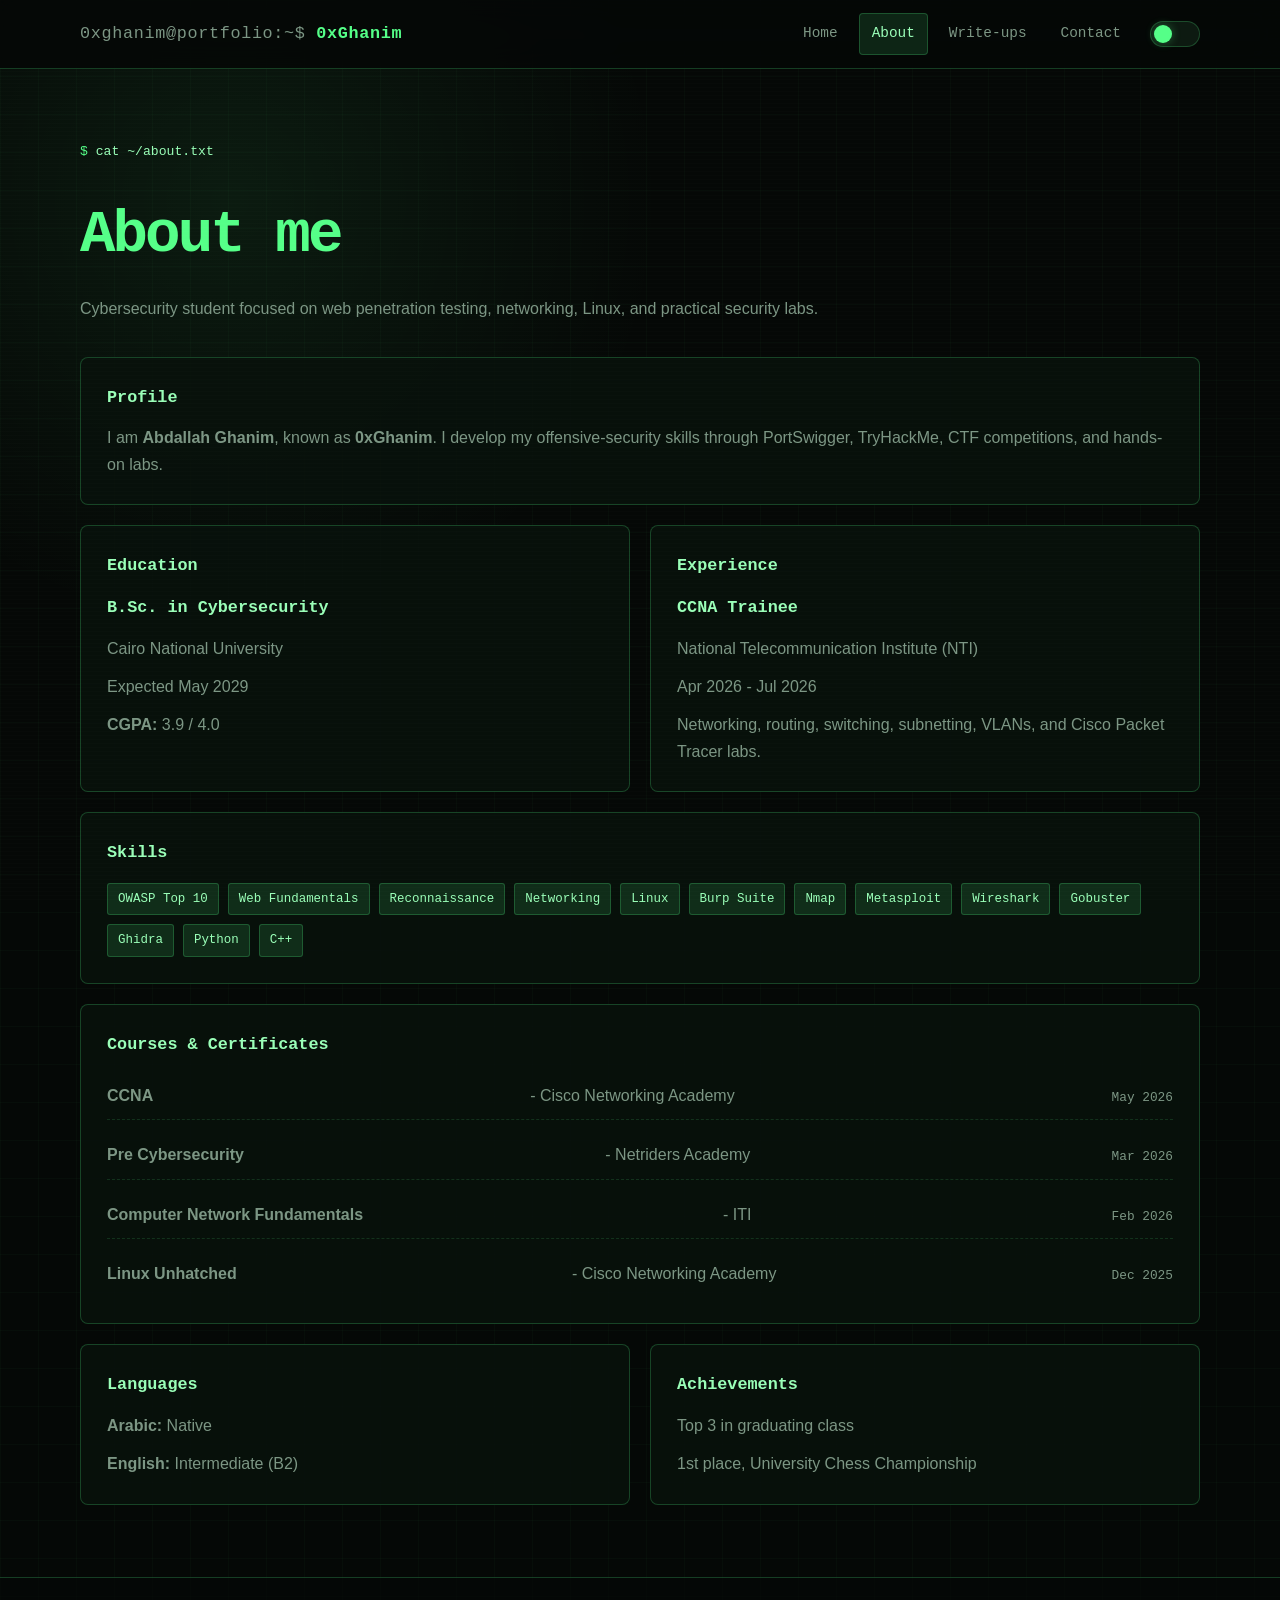
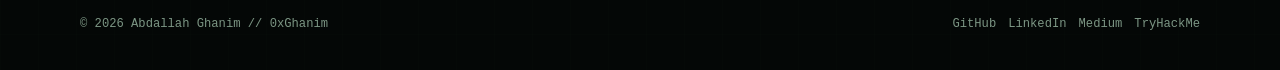
==== about.html @ efb21d73 "Update portfolio website" ====
<!doctype html>
<html lang="en">
  <head>
    <meta charset="UTF-8">
    <meta name="viewport" content="width=device-width, initial-scale=1">
    <meta name="description" content="About Abdallah Ghanim, penetration tester and computer science student.">
    <meta name="theme-color" content="#050806">
    <title>About | 0xGhanim</title>
    <script>try { document.documentElement.dataset.theme = localStorage.getItem("portfolio-theme-v2") || "dark"; } catch (error) { document.documentElement.dataset.theme = "dark"; }</script>
    <link rel="stylesheet" href="styles.css?v=9">
    <script src="theme.js?v=9" defer></script>
  </head>
  <body>
    <div class="site-shell">
      <header class="site-header">
        <div class="header-inner">
          <a class="brand" href="index.html">0xGhanim</a>
          <div class="header-actions">
            <nav aria-label="Primary navigation">
              <ul class="nav-links">
                <li><a class="nav-link" href="index.html">Home</a></li>
                <li><a class="nav-link active" href="about.html" aria-current="page">About</a></li>
                <li><a class="nav-link" href="blog.html">Write-ups</a></li>
                <li><a class="nav-link" href="contact.html">Contact</a></li>
                <li class="theme-switch-item"><button class="theme-toggle" type="button" data-theme-toggle aria-label="Switch to light theme" aria-pressed="false"><span class="visually-hidden">Toggle color theme</span></button></li>
              </ul>
            </nav>
          </div>
        </div>
      </header>

      <main class="page-container">
        <p class="command-line"><span class="prompt">$</span> <span class="command">cat ~/about.txt</span></p>
        <h1 class="section-heading">About me</h1>
        <p class="section-intro">
          Cybersecurity student focused on web penetration testing, networking, Linux, and practical security labs.
        </p>

        <div class="content-grid">
          <section class="content-card wide">
            <h2>Profile</h2>
            <p>
              I am <strong>Abdallah Ghanim</strong>, known as <strong>0xGhanim</strong>. I develop my
              offensive-security skills through PortSwigger, TryHackMe, CTF competitions, and hands-on labs.
            </p>
          </section>

          <section class="content-card">
            <h2>Education</h2>
            <h3>B.Sc. in Cybersecurity</h3>
            <p>Cairo National University</p>
            <p>Expected May 2029</p>
            <p><strong>CGPA:</strong> 3.9 / 4.0</p>
          </section>

          <section class="content-card">
            <h2>Experience</h2>
            <h3>CCNA Trainee</h3>
            <p>National Telecommunication Institute (NTI)</p>
            <p>Apr 2026 - Jul 2026</p>
            <p>Networking, routing, switching, subnetting, VLANs, and Cisco Packet Tracer labs.</p>
          </section>

          <section class="content-card wide">
            <h2>Skills</h2>
            <div class="tag-list">
              <span class="tag">OWASP Top 10</span>
              <span class="tag">Web Fundamentals</span>
              <span class="tag">Reconnaissance</span>
              <span class="tag">Networking</span>
              <span class="tag">Linux</span>
              <span class="tag">Burp Suite</span>
              <span class="tag">Nmap</span>
              <span class="tag">Metasploit</span>
              <span class="tag">Wireshark</span>
              <span class="tag">Gobuster</span>
              <span class="tag">Ghidra</span>
              <span class="tag">Python</span>
              <span class="tag">C++</span>
            </div>
          </section>

          <section class="content-card wide">
            <h2>Courses & Certificates</h2>
            <div class="compact-list">
              <p><strong>CCNA</strong> - Cisco Networking Academy <span>May 2026</span></p>
              <p><strong>Pre Cybersecurity</strong> - Netriders Academy <span>Mar 2026</span></p>
              <p><strong>Computer Network Fundamentals</strong> - ITI <span>Feb 2026</span></p>
              <p><strong>Linux Unhatched</strong> - Cisco Networking Academy <span>Dec 2025</span></p>
            </div>
          </section>

          <section class="content-card">
            <h2>Languages</h2>
            <p><strong>Arabic:</strong> Native</p>
            <p><strong>English:</strong> Intermediate (B2)</p>
          </section>

          <section class="content-card">
            <h2>Achievements</h2>
            <p>Top 3 in graduating class</p>
            <p>1st place, University Chess Championship</p>
          </section>
        </div>
      </main>

      <footer class="site-footer">
        <div class="footer-inner">
          <p>&copy; <span data-current-year></span> Abdallah Ghanim // 0xGhanim</p>
          <ul class="social-list">
            <li><a data-config="links.github" data-config-text="false" target="_blank" rel="noopener noreferrer">GitHub</a></li>
            <li><a data-config="links.linkedin" data-config-text="false" target="_blank" rel="noopener noreferrer">LinkedIn</a></li>
            <li><a data-config="links.medium" data-config-text="false" target="_blank" rel="noopener noreferrer">Medium</a></li>
            <li><a data-config="links.tryhackme" data-config-text="false" target="_blank" rel="noopener noreferrer">TryHackMe</a></li>
          </ul>
        </div>
      </footer>
    </div>
    <script src="config.js"></script>
    <script src="app.js?v=3"></script>
  </body>
</html>
---- styles.css ----
:root {
  color-scheme: dark;
  --bg: #050806;
  --panel: rgba(9, 18, 12, 0.88);
  --panel-solid: #09120c;
  --panel-light: #0d1a11;
  --text: #d7e6db;
  --muted: #7c9684;
  --green: #55ff88;
  --green-bright: #9affb8;
  --green-dim: rgba(85, 255, 136, 0.12);
  --amber: #f6c85f;
  --red: #ff6577;
  --border: rgba(85, 255, 136, 0.22);
  --shadow: 0 18px 60px rgba(0, 0, 0, 0.45);
  --header-bg: rgba(5, 8, 6, 0.86);
  --footer-bg: rgba(5, 8, 6, 0.7);
  --terminal-bg: rgba(7, 13, 9, 0.88);
  --terminal-bar-bg: rgba(85, 255, 136, 0.045);
  --grid-line: rgba(85, 255, 136, 0.025);
  --scanline: rgba(255, 255, 255, 0.012);
  --button-text: #031006;
}

:root[data-theme="light"] {
  color-scheme: light;
  --bg: #f7fbf8;
  --panel: rgba(255, 255, 255, 0.94);
  --panel-solid: #ffffff;
  --panel-light: #eaf6ee;
  --text: #12301d;
  --muted: #587061;
  --green: #07883c;
  --green-bright: #056c31;
  --green-dim: rgba(7, 136, 60, 0.09);
  --border: rgba(7, 136, 60, 0.24);
  --shadow: 0 18px 60px rgba(18, 48, 29, 0.11);
  --header-bg: rgba(247, 251, 248, 0.9);
  --footer-bg: rgba(237, 247, 240, 0.8);
  --terminal-bg: rgba(255, 255, 255, 0.95);
  --terminal-bar-bg: rgba(7, 136, 60, 0.06);
  --grid-line: rgba(7, 136, 60, 0.045);
  --scanline: rgba(7, 136, 60, 0.018);
  --button-text: #ffffff;
}

* {
  box-sizing: border-box;
  margin: 0;
  padding: 0;
}

html {
  scroll-behavior: smooth;
}

body {
  min-height: 100vh;
  background:
    radial-gradient(circle at 18% 12%, rgba(85, 255, 136, 0.08), transparent 27rem),
    linear-gradient(var(--grid-line) 1px, transparent 1px),
    linear-gradient(90deg, var(--grid-line) 1px, transparent 1px),
    var(--bg);
  background-size: auto, 38px 38px, 38px 38px, auto;
  color: var(--text);
  font-family: "Courier New", Courier, monospace;
  line-height: 1.65;
}

body::before {
  position: fixed;
  inset: 0;
  z-index: 10;
  pointer-events: none;
  content: "";
  background: repeating-linear-gradient(
    0deg,
    var(--scanline) 0,
    var(--scanline) 1px,
    transparent 1px,
    transparent 4px
  );
}

a {
  color: inherit;
}

button,
input,
textarea {
  font: inherit;
}

.site-shell {
  display: flex;
  min-height: 100vh;
  flex-direction: column;
}

.site-header {
  position: sticky;
  top: 0;
  z-index: 20;
  border-bottom: 1px solid var(--border);
  background: var(--header-bg);
  backdrop-filter: blur(14px);
}

.header-inner,
.page-container,
.footer-inner {
  width: min(1120px, calc(100% - 40px));
  margin: 0 auto;
}

.header-inner {
  position: relative;
  display: flex;
  min-height: 68px;
  align-items: center;
  justify-content: space-between;
  gap: 24px;
}

.brand {
  color: var(--green);
  font-size: 1.05rem;
  font-weight: 700;
  text-decoration: none;
  letter-spacing: 0.04em;
}

.brand::before {
  content: "0xghanim@portfolio:~$ ";
  color: var(--muted);
  font-weight: 400;
}

.nav-links {
  display: flex;
  align-items: center;
  gap: 8px;
  padding-right: 66px;
  list-style: none;
}

.header-actions,
.header-actions nav {
  max-width: 100%;
}

.theme-toggle {
  position: relative;
  display: block;
  width: 50px;
  height: 26px;
  padding: 0;
  border: 1px solid var(--border);
  border-radius: 999px;
  background: var(--panel-light);
  cursor: pointer;
  transition: border-color 160ms ease, background 160ms ease;
}

.theme-toggle:hover {
  border-color: var(--green);
}

.theme-toggle::before {
  position: absolute;
  top: 3px;
  left: 3px;
  width: 18px;
  height: 18px;
  border-radius: 50%;
  background: var(--green);
  box-shadow: 0 0 10px rgba(85, 255, 136, 0.32);
  content: "";
  transition: transform 180ms ease, background 180ms ease;
}

:root[data-theme="light"] .theme-toggle {
  background: var(--green);
}

:root[data-theme="light"] .theme-toggle::before {
  background: #ffffff;
  box-shadow: 0 2px 7px rgba(18, 48, 29, 0.22);
  transform: translateX(24px);
}

.theme-toggle:focus-visible {
  outline: 2px solid var(--green);
  outline-offset: 3px;
}

.theme-switch-item {
  position: absolute;
  top: 50%;
  right: 0;
  display: flex;
  align-items: center;
  transform: translateY(-50%);
}

.visually-hidden {
  position: absolute;
  width: 1px;
  height: 1px;
  overflow: hidden;
  clip: rect(0 0 0 0);
  clip-path: inset(50%);
  white-space: nowrap;
}

.nav-link {
  display: inline-flex;
  padding: 8px 12px;
  border: 1px solid transparent;
  border-radius: 4px;
  color: var(--muted);
  font-size: 0.9rem;
  text-decoration: none;
  transition: 160ms ease;
}

.nav-link:hover,
.nav-link.active {
  border-color: var(--border);
  background: var(--green-dim);
  color: var(--green-bright);
}

.page-container {
  flex: 1;
  padding: 72px 0;
}

.hero {
  display: grid;
  min-height: calc(100vh - 214px);
  align-items: center;
  gap: 44px;
  grid-template-columns: minmax(0, 1.4fr) minmax(280px, 0.8fr);
}

.eyebrow {
  margin-bottom: 18px;
  color: var(--green);
  font-size: 0.88rem;
  letter-spacing: 0.12em;
  text-transform: uppercase;
}

.hero-title {
  max-width: 780px;
  font-size: clamp(3rem, 8vw, 6.5rem);
  line-height: 0.95;
  letter-spacing: -0.07em;
}

.hero-title .accent {
  display: block;
  color: var(--green);
  text-shadow: 0 0 28px rgba(85, 255, 136, 0.28);
}

.typing-line {
  min-height: 2rem;
  margin-top: 24px;
  color: var(--green-bright);
  font-size: clamp(1rem, 2vw, 1.25rem);
}

.typing-line::before {
  content: "> ";
  color: var(--muted);
}

.typing-cursor {
  display: inline-block;
  width: 0.65em;
  height: 1.1em;
  margin-left: 4px;
  transform: translateY(0.18em);
  background: var(--green);
  animation: blink 1s steps(1) infinite;
}

@keyframes blink {
  50% { opacity: 0; }
}

.hero-copy {
  max-width: 690px;
  margin-top: 22px;
  color: var(--muted);
  font-family: Arial, Helvetica, sans-serif;
  font-size: 1.05rem;
}

.hero-actions,
.social-list {
  display: flex;
  flex-wrap: wrap;
  gap: 12px;
}

.hero-actions {
  margin-top: 32px;
}

.button {
  display: inline-flex;
  align-items: center;
  justify-content: center;
  min-height: 44px;
  padding: 10px 18px;
  border: 1px solid var(--green);
  border-radius: 4px;
  background: var(--green);
  color: var(--button-text);
  font-weight: 700;
  text-decoration: none;
  transition: 160ms ease;
}

.button:hover {
  transform: translateY(-2px);
  box-shadow: 0 8px 24px rgba(85, 255, 136, 0.18);
}

.button.secondary {
  background: transparent;
  color: var(--green);
}

.terminal-card,
.content-card,
.blog-card,
.contact-card {
  border: 1px solid var(--border);
  border-radius: 8px;
  background: var(--panel);
  box-shadow: var(--shadow);
}

.terminal-card {
  overflow: hidden;
}

.simple-terminal {
  border-color: rgba(85, 255, 136, 0.16);
  background: var(--terminal-bg);
  box-shadow: none;
}

.terminal-bar {
  display: flex;
  min-height: 42px;
  align-items: center;
  gap: 7px;
  padding: 0 14px;
  border-bottom: 1px solid var(--border);
  background: var(--terminal-bar-bg);
}

.terminal-dot {
  width: 9px;
  height: 9px;
  border-radius: 50%;
  background: var(--muted);
}

.terminal-dot:first-child { background: var(--red); }
.terminal-dot:nth-child(2) { background: var(--amber); }
.terminal-dot:nth-child(3) { background: var(--green); }

.terminal-label {
  margin-left: 0;
  color: var(--muted);
  font-size: 0.74rem;
}

.terminal-body {
  padding: 24px;
  color: var(--muted);
  font-size: 0.88rem;
}

.terminal-body p + p {
  margin-top: 9px;
}

.prompt { color: var(--green); }
.output { color: var(--text); }
.muted { color: var(--muted); }

.status-row {
  display: flex;
  align-items: center;
  justify-content: space-between;
  gap: 16px;
  padding: 12px 0;
  border-bottom: 1px dashed rgba(85, 255, 136, 0.14);
}

.status-row:last-child {
  border-bottom: 0;
}

.status-pill {
  padding: 2px 8px;
  border: 1px solid var(--border);
  border-radius: 999px;
  color: var(--green);
  font-size: 0.7rem;
}

.section-heading {
  margin-bottom: 12px;
  color: var(--green);
  font-size: clamp(2rem, 5vw, 3.7rem);
  letter-spacing: -0.05em;
}

.section-intro {
  max-width: 760px;
  margin-bottom: 34px;
  color: var(--muted);
  font-family: Arial, Helvetica, sans-serif;
  font-size: 1rem;
}

.command-line {
  margin-bottom: 24px;
  color: var(--muted);
  font-size: 0.82rem;
}

.command-line .command {
  color: var(--green-bright);
}

.command-line .prompt {
  color: var(--green);
}

.content-grid {
  display: grid;
  gap: 20px;
  grid-template-columns: repeat(2, minmax(0, 1fr));
}

.content-card {
  padding: 26px;
  box-shadow: none;
}

.content-card.wide {
  grid-column: 1 / -1;
}

.content-card h2,
.content-card h3 {
  margin-bottom: 14px;
  color: var(--green-bright);
  font-size: 1.05rem;
}

.content-card p,
.content-card li {
  color: var(--muted);
  font-family: Arial, Helvetica, sans-serif;
}

.content-card p + p {
  margin-top: 12px;
}

.compact-list p {
  display: flex;
  align-items: baseline;
  justify-content: space-between;
  gap: 20px;
  padding: 10px 0;
  border-bottom: 1px dashed rgba(85, 255, 136, 0.14);
}

.compact-list p:last-child {
  border-bottom: 0;
}

.compact-list span {
  flex: 0 0 auto;
  color: var(--muted);
  font-family: "Courier New", Courier, monospace;
  font-size: 0.8rem;
}

.content-card ul {
  padding-left: 20px;
}

.content-card li + li {
  margin-top: 8px;
}

.tag-list {
  display: flex;
  flex-wrap: wrap;
  gap: 9px;
  margin-top: 16px;
}

.tag {
  padding: 5px 10px;
  border: 1px solid var(--border);
  border-radius: 3px;
  background: var(--green-dim);
  color: var(--green-bright);
  font-size: 0.78rem;
}

.timeline-item {
  position: relative;
  padding-left: 22px;
}

.timeline-item::before {
  position: absolute;
  top: 0.55em;
  left: 0;
  width: 8px;
  height: 8px;
  border-radius: 50%;
  background: var(--green);
  box-shadow: 0 0 12px rgba(85, 255, 136, 0.6);
  content: "";
}

.blog-grid,
.contact-grid {
  display: grid;
  gap: 20px;
  grid-template-columns: repeat(3, minmax(0, 1fr));
}

.blog-card {
  display: flex;
  height: 100%;
  overflow: hidden;
  flex-direction: column;
  box-shadow: none;
  text-decoration: none;
  transition: 170ms ease;
}

.blog-card:hover {
  transform: translateY(-4px);
  border-color: var(--green);
  box-shadow: 0 12px 38px rgba(0, 0, 0, 0.35);
}

.blog-thumbnail {
  width: 100%;
  aspect-ratio: 16 / 9;
  border-bottom: 1px solid var(--border);
  object-fit: cover;
  filter: saturate(0.7) contrast(1.05);
}

.blog-card-body {
  display: flex;
  flex: 1;
  flex-direction: column;
  padding: 20px;
}

.blog-title {
  margin-bottom: 10px;
  color: var(--green-bright);
  font-size: 1rem;
  line-height: 1.45;
}

.blog-description {
  display: -webkit-box;
  overflow: hidden;
  margin-bottom: 20px;
  color: var(--muted);
  font-family: Arial, Helvetica, sans-serif;
  font-size: 0.9rem;
  -webkit-box-orient: vertical;
  -webkit-line-clamp: 3;
}

.blog-meta {
  display: flex;
  align-items: center;
  justify-content: space-between;
  gap: 12px;
  margin-top: auto;
  padding-top: 14px;
  border-top: 1px dashed rgba(85, 255, 136, 0.16);
  color: var(--muted);
  font-size: 0.73rem;
}

.skeleton {
  min-height: 340px;
  border: 1px solid var(--border);
  border-radius: 8px;
  background: linear-gradient(105deg, var(--panel) 30%, var(--panel-light) 42%, var(--panel) 54%);
  background-size: 220% 100%;
  animation: shimmer 1.3s linear infinite;
}

@keyframes shimmer {
  to { background-position-x: -220%; }
}

.state-message {
  grid-column: 1 / -1;
  padding: 30px;
  border: 1px solid var(--border);
  border-radius: 8px;
  background: var(--panel);
  color: var(--muted);
  text-align: center;
}

.state-message a {
  color: var(--green);
}

.contact-card {
  padding: 24px;
  box-shadow: none;
}

.contact-card .contact-icon {
  display: inline-flex;
  width: 38px;
  height: 38px;
  align-items: center;
  justify-content: center;
  margin-bottom: 18px;
  border: 1px solid var(--border);
  border-radius: 4px;
  background: var(--green-dim);
  color: var(--green);
}

.contact-card h2 {
  margin-bottom: 8px;
  color: var(--text);
  font-size: 1rem;
}

.contact-card p {
  color: var(--muted);
  font-family: Arial, Helvetica, sans-serif;
  font-size: 0.9rem;
}

.contact-card a {
  display: inline-block;
  margin-top: 16px;
  color: var(--green);
  font-size: 0.86rem;
  text-decoration: none;
}

.contact-card a:hover {
  text-decoration: underline;
}

.site-footer {
  border-top: 1px solid var(--border);
  background: var(--footer-bg);
}

.footer-inner {
  display: flex;
  min-height: 92px;
  align-items: center;
  justify-content: space-between;
  gap: 24px;
  color: var(--muted);
  font-size: 0.76rem;
}

.social-list {
  list-style: none;
}

.social-list a {
  color: var(--muted);
  text-decoration: none;
}

.social-list a:hover {
  color: var(--green);
}

@media (max-width: 900px) {
  .hero {
    min-height: auto;
    grid-template-columns: 1fr;
  }

  .blog-grid,
  .contact-grid {
    grid-template-columns: repeat(2, minmax(0, 1fr));
  }
}

@media (max-width: 680px) {
  .header-inner {
    min-height: auto;
    padding: 14px 0;
    flex-direction: column;
    gap: 10px;
  }

  .brand::before {
    content: "$ ";
  }

  .nav-links {
    width: 100%;
    flex-wrap: wrap;
    justify-content: center;
    gap: 2px;
    padding-right: 0;
  }

  .header-actions,
  .header-actions nav {
    width: 100%;
  }

  .nav-link {
    padding: 6px 8px;
    font-size: 0.78rem;
  }

  .theme-switch-item {
    position: static;
    margin-left: 2px;
    transform: none;
  }

  .page-container {
    padding: 50px 0;
  }

  .hero-title {
    font-size: clamp(3rem, 17vw, 4.8rem);
  }

  .content-grid,
  .blog-grid,
  .contact-grid {
    grid-template-columns: 1fr;
  }

  .content-card.wide {
    grid-column: auto;
  }

  .compact-list p {
    align-items: flex-start;
    flex-direction: column;
    gap: 2px;
  }

  .footer-inner {
    padding: 22px 0;
    flex-direction: column;
    justify-content: center;
    text-align: center;
  }
}

@media (prefers-reduced-motion: reduce) {
  *,
  *::before,
  *::after {
    scroll-behavior: auto !important;
    animation-duration: 0.01ms !important;
    animation-iteration-count: 1 !important;
    transition-duration: 0.01ms !important;
  }
}
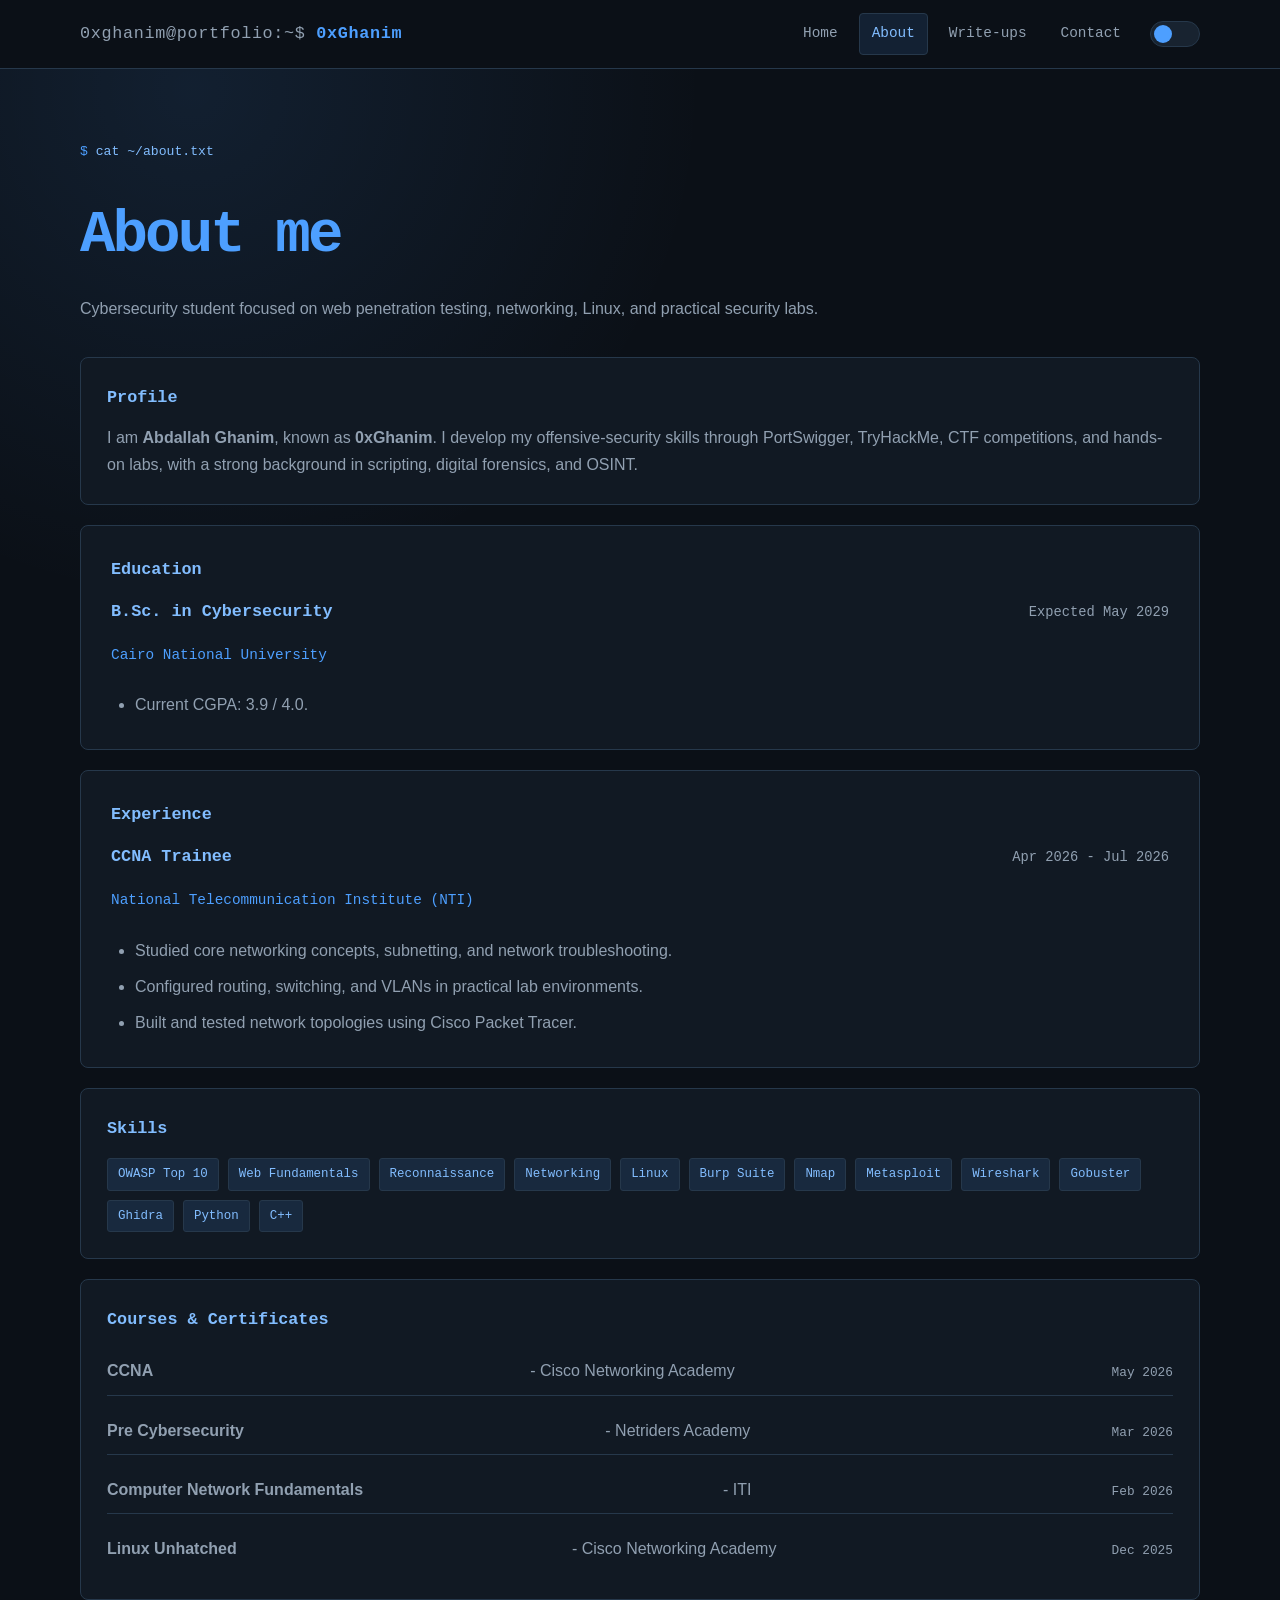
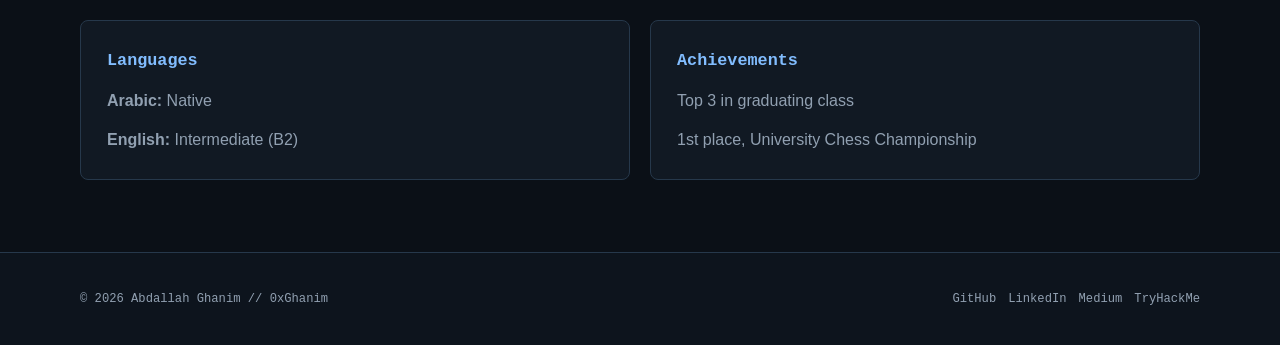
==== commit 990df133: "Update portfolio website" ====
--- a/about.html
+++ b/about.html
@@ -4,11 +4,11 @@
     <meta charset="UTF-8">
     <meta name="viewport" content="width=device-width, initial-scale=1">
     <meta name="description" content="About Abdallah Ghanim, penetration tester and computer science student.">
-    <meta name="theme-color" content="#050806">
+    <meta name="theme-color" content="#0b1017">
     <title>About | 0xGhanim</title>
     <script>try { document.documentElement.dataset.theme = localStorage.getItem("portfolio-theme-v2") || "dark"; } catch (error) { document.documentElement.dataset.theme = "dark"; }</script>
-    <link rel="stylesheet" href="styles.css?v=9">
-    <script src="theme.js?v=9" defer></script>
+    <link rel="stylesheet" href="styles.css?v=14">
+    <script src="theme.js?v=10" defer></script>
   </head>
   <body>
     <div class="site-shell">
@@ -41,24 +41,39 @@
             <h2>Profile</h2>
             <p>
               I am <strong>Abdallah Ghanim</strong>, known as <strong>0xGhanim</strong>. I develop my
-              offensive-security skills through PortSwigger, TryHackMe, CTF competitions, and hands-on labs.
+              offensive-security skills through PortSwigger, TryHackMe, CTF competitions, and hands-on labs,
+              with a strong background in scripting, digital forensics, and OSINT.
             </p>
           </section>
 
-          <section class="content-card">
+          <section class="content-card wide resume-card">
             <h2>Education</h2>
-            <h3>B.Sc. in Cybersecurity</h3>
-            <p>Cairo National University</p>
-            <p>Expected May 2029</p>
-            <p><strong>CGPA:</strong> 3.9 / 4.0</p>
+            <article class="experience-item">
+              <div class="experience-heading">
+                <h3>B.Sc. in Cybersecurity</h3>
+                <p class="experience-date">Expected May 2029</p>
+              </div>
+              <p class="experience-organization">Cairo National University</p>
+              <ul class="experience-details">
+                <li>Current CGPA: 3.9 / 4.0.</li>
+              </ul>
+            </article>
           </section>
 
-          <section class="content-card">
+          <section class="content-card wide resume-card">
             <h2>Experience</h2>
-            <h3>CCNA Trainee</h3>
-            <p>National Telecommunication Institute (NTI)</p>
-            <p>Apr 2026 - Jul 2026</p>
-            <p>Networking, routing, switching, subnetting, VLANs, and Cisco Packet Tracer labs.</p>
+            <article class="experience-item">
+              <div class="experience-heading">
+                <h3>CCNA Trainee</h3>
+                <p class="experience-date">Apr 2026 - Jul 2026</p>
+              </div>
+              <p class="experience-organization">National Telecommunication Institute (NTI)</p>
+              <ul class="experience-details">
+                <li>Studied core networking concepts, subnetting, and network troubleshooting.</li>
+                <li>Configured routing, switching, and VLANs in practical lab environments.</li>
+                <li>Built and tested network topologies using Cisco Packet Tracer.</li>
+              </ul>
+            </article>
           </section>
 
           <section class="content-card wide">
--- a/styles.css
+++ b/styles.css
@@ -1,47 +1,47 @@
 :root {
   color-scheme: dark;
-  --bg: #050806;
-  --panel: rgba(9, 18, 12, 0.88);
-  --panel-solid: #09120c;
-  --panel-light: #0d1a11;
-  --text: #d7e6db;
-  --muted: #7c9684;
-  --green: #55ff88;
-  --green-bright: #9affb8;
-  --green-dim: rgba(85, 255, 136, 0.12);
+  --bg: #0b1017;
+  --panel: #111923;
+  --panel-solid: #111923;
+  --panel-light: #182330;
+  --text: #e6edf5;
+  --muted: #91a0b1;
+  --green: #4d9fff;
+  --green-bright: #82bdff;
+  --green-dim: rgba(77, 159, 255, 0.12);
   --amber: #f6c85f;
   --red: #ff6577;
-  --border: rgba(85, 255, 136, 0.22);
-  --shadow: 0 18px 60px rgba(0, 0, 0, 0.45);
-  --header-bg: rgba(5, 8, 6, 0.86);
-  --footer-bg: rgba(5, 8, 6, 0.7);
-  --terminal-bg: rgba(7, 13, 9, 0.88);
-  --terminal-bar-bg: rgba(85, 255, 136, 0.045);
-  --grid-line: rgba(85, 255, 136, 0.025);
-  --scanline: rgba(255, 255, 255, 0.012);
-  --button-text: #031006;
+  --border: #26384b;
+  --shadow: 0 12px 32px rgba(0, 0, 0, 0.28);
+  --header-bg: #0b1017;
+  --footer-bg: #0d141d;
+  --terminal-bg: #0e151e;
+  --terminal-bar-bg: #162231;
+  --button-text: #07111d;
+  --page-fade: rgba(77, 159, 255, 0.11);
+  --accent-glow: rgba(77, 159, 255, 0.38);
 }
 
 :root[data-theme="light"] {
   color-scheme: light;
-  --bg: #f7fbf8;
-  --panel: rgba(255, 255, 255, 0.94);
+  --bg: #f4f7fb;
+  --panel: #ffffff;
   --panel-solid: #ffffff;
-  --panel-light: #eaf6ee;
-  --text: #12301d;
-  --muted: #587061;
-  --green: #07883c;
-  --green-bright: #056c31;
-  --green-dim: rgba(7, 136, 60, 0.09);
-  --border: rgba(7, 136, 60, 0.24);
-  --shadow: 0 18px 60px rgba(18, 48, 29, 0.11);
-  --header-bg: rgba(247, 251, 248, 0.9);
-  --footer-bg: rgba(237, 247, 240, 0.8);
-  --terminal-bg: rgba(255, 255, 255, 0.95);
-  --terminal-bar-bg: rgba(7, 136, 60, 0.06);
-  --grid-line: rgba(7, 136, 60, 0.045);
-  --scanline: rgba(7, 136, 60, 0.018);
+  --panel-light: #e9eff6;
+  --text: #172231;
+  --muted: #607184;
+  --green: #176fc1;
+  --green-bright: #115a9c;
+  --green-dim: rgba(23, 111, 193, 0.09);
+  --border: #ccd8e5;
+  --shadow: 0 10px 28px rgba(30, 55, 80, 0.1);
+  --header-bg: #ffffff;
+  --footer-bg: #eaf0f6;
+  --terminal-bg: #ffffff;
+  --terminal-bar-bg: #edf3f8;
   --button-text: #ffffff;
+  --page-fade: rgba(23, 111, 193, 0.08);
+  --accent-glow: rgba(23, 111, 193, 0.2);
 }
 
 * {
@@ -57,29 +57,16 @@
 body {
   min-height: 100vh;
   background:
-    radial-gradient(circle at 18% 12%, rgba(85, 255, 136, 0.08), transparent 27rem),
-    linear-gradient(var(--grid-line) 1px, transparent 1px),
-    linear-gradient(90deg, var(--grid-line) 1px, transparent 1px),
+    radial-gradient(circle at 15% 10%, var(--page-fade), transparent 32rem),
     var(--bg);
-  background-size: auto, 38px 38px, 38px 38px, auto;
+  background-attachment: fixed;
   color: var(--text);
   font-family: "Courier New", Courier, monospace;
   line-height: 1.65;
 }
 
 body::before {
-  position: fixed;
-  inset: 0;
-  z-index: 10;
-  pointer-events: none;
-  content: "";
-  background: repeating-linear-gradient(
-    0deg,
-    var(--scanline) 0,
-    var(--scanline) 1px,
-    transparent 1px,
-    transparent 4px
-  );
+  content: none;
 }
 
 a {
@@ -104,7 +91,6 @@
   z-index: 20;
   border-bottom: 1px solid var(--border);
   background: var(--header-bg);
-  backdrop-filter: blur(14px);
 }
 
 .header-inner,
@@ -175,7 +161,7 @@
   height: 18px;
   border-radius: 50%;
   background: var(--green);
-  box-shadow: 0 0 10px rgba(85, 255, 136, 0.32);
+  box-shadow: none;
   content: "";
   transition: transform 180ms ease, background 180ms ease;
 }
@@ -263,7 +249,7 @@
 .hero-title .accent {
   display: block;
   color: var(--green);
-  text-shadow: 0 0 28px rgba(85, 255, 136, 0.28);
+  text-shadow: 0 0 28px var(--accent-glow);
 }
 
 .typing-line {
@@ -328,7 +314,7 @@
 
 .button:hover {
   transform: translateY(-2px);
-  box-shadow: 0 8px 24px rgba(85, 255, 136, 0.18);
+  box-shadow: 0 6px 16px rgba(77, 159, 255, 0.16);
 }
 
 .button.secondary {
@@ -351,7 +337,7 @@
 }
 
 .simple-terminal {
-  border-color: rgba(85, 255, 136, 0.16);
+  border-color: var(--border);
   background: var(--terminal-bg);
   box-shadow: none;
 }
@@ -403,7 +389,7 @@
   justify-content: space-between;
   gap: 16px;
   padding: 12px 0;
-  border-bottom: 1px dashed rgba(85, 255, 136, 0.14);
+  border-bottom: 1px solid var(--border);
 }
 
 .status-row:last-child {
@@ -460,6 +446,65 @@
 
 .content-card.wide {
   grid-column: 1 / -1;
+}
+
+.experience-card,
+.resume-card {
+  width: 100%;
+  padding: 30px;
+}
+
+.experience-card {
+  margin-bottom: 20px;
+}
+
+.experience-card > h2,
+.resume-card > h2 {
+  margin-bottom: 26px;
+  color: var(--green);
+  font-size: 1.35rem;
+}
+
+.experience-item + .experience-item {
+  margin-top: 28px;
+  padding-top: 28px;
+  border-top: 1px solid var(--border);
+}
+
+.experience-heading {
+  display: flex;
+  align-items: baseline;
+  justify-content: space-between;
+  gap: 24px;
+}
+
+.experience-heading h3 {
+  margin-bottom: 0;
+  color: var(--text);
+  font-size: 1.08rem;
+}
+
+.experience-date {
+  flex: 0 0 auto;
+  color: var(--muted);
+  font-family: "Courier New", Courier, monospace !important;
+  font-size: 0.86rem;
+}
+
+.experience-organization {
+  margin-top: 4px !important;
+  color: var(--green) !important;
+  font-family: "Courier New", Courier, monospace !important;
+  font-size: 0.9rem;
+}
+
+.experience-details {
+  margin-top: 24px;
+  padding-left: 24px !important;
+}
+
+.experience-details li {
+  line-height: 1.75;
 }
 
 .content-card h2,
@@ -485,7 +530,7 @@
   justify-content: space-between;
   gap: 20px;
   padding: 10px 0;
-  border-bottom: 1px dashed rgba(85, 255, 136, 0.14);
+  border-bottom: 1px solid var(--border);
 }
 
 .compact-list p:last-child {
@@ -536,7 +581,7 @@
   height: 8px;
   border-radius: 50%;
   background: var(--green);
-  box-shadow: 0 0 12px rgba(85, 255, 136, 0.6);
+  box-shadow: none;
   content: "";
 }
 
@@ -603,7 +648,7 @@
   gap: 12px;
   margin-top: auto;
   padding-top: 14px;
-  border-top: 1px dashed rgba(85, 255, 136, 0.16);
+  border-top: 1px solid var(--border);
   color: var(--muted);
   font-size: 0.73rem;
 }
@@ -612,13 +657,12 @@
   min-height: 340px;
   border: 1px solid var(--border);
   border-radius: 8px;
-  background: linear-gradient(105deg, var(--panel) 30%, var(--panel-light) 42%, var(--panel) 54%);
-  background-size: 220% 100%;
-  animation: shimmer 1.3s linear infinite;
+  background: var(--panel-light);
+  animation: shimmer 1.3s ease-in-out infinite alternate;
 }
 
 @keyframes shimmer {
-  to { background-position-x: -220%; }
+  to { opacity: 0.58; }
 }
 
 .state-message {
@@ -775,6 +819,17 @@
     align-items: flex-start;
     flex-direction: column;
     gap: 2px;
+  }
+
+  .experience-card,
+  .resume-card {
+    padding: 24px 20px;
+  }
+
+  .experience-heading {
+    align-items: flex-start;
+    flex-direction: column;
+    gap: 4px;
   }
 
   .footer-inner {
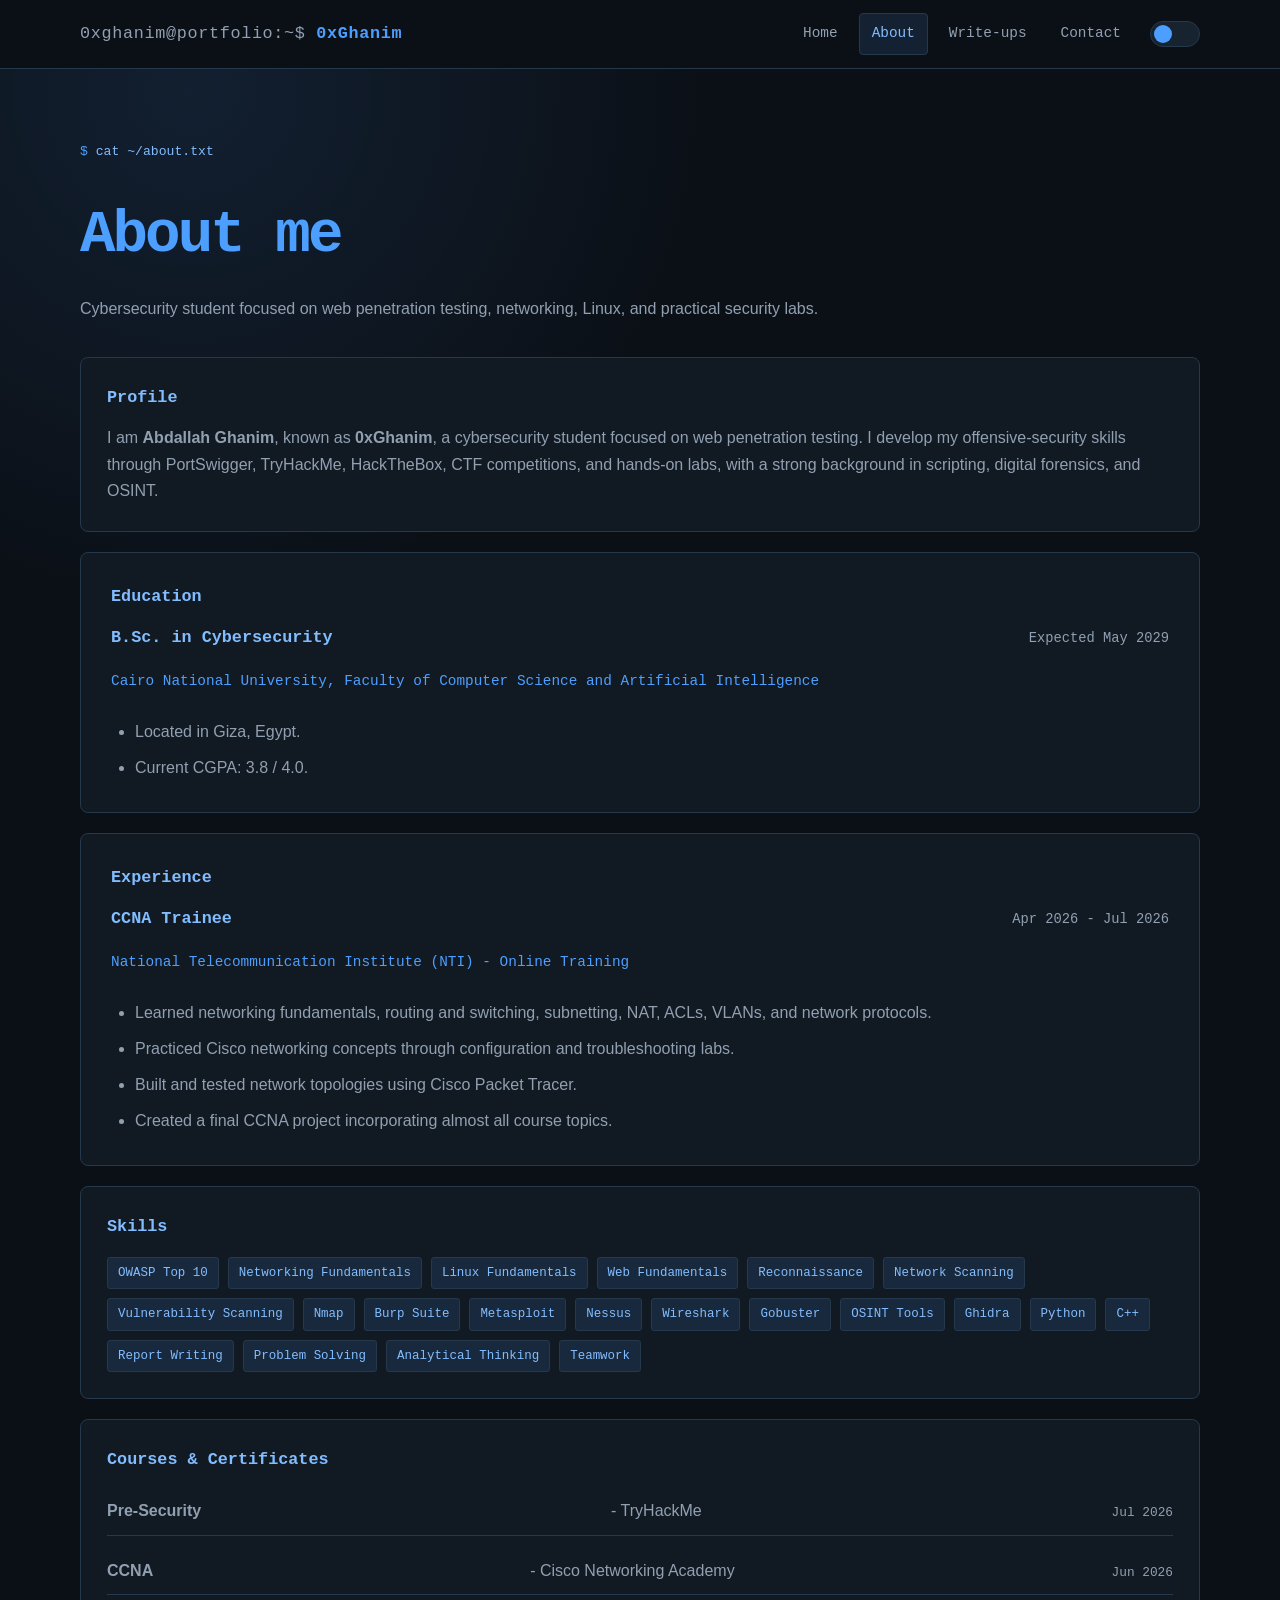
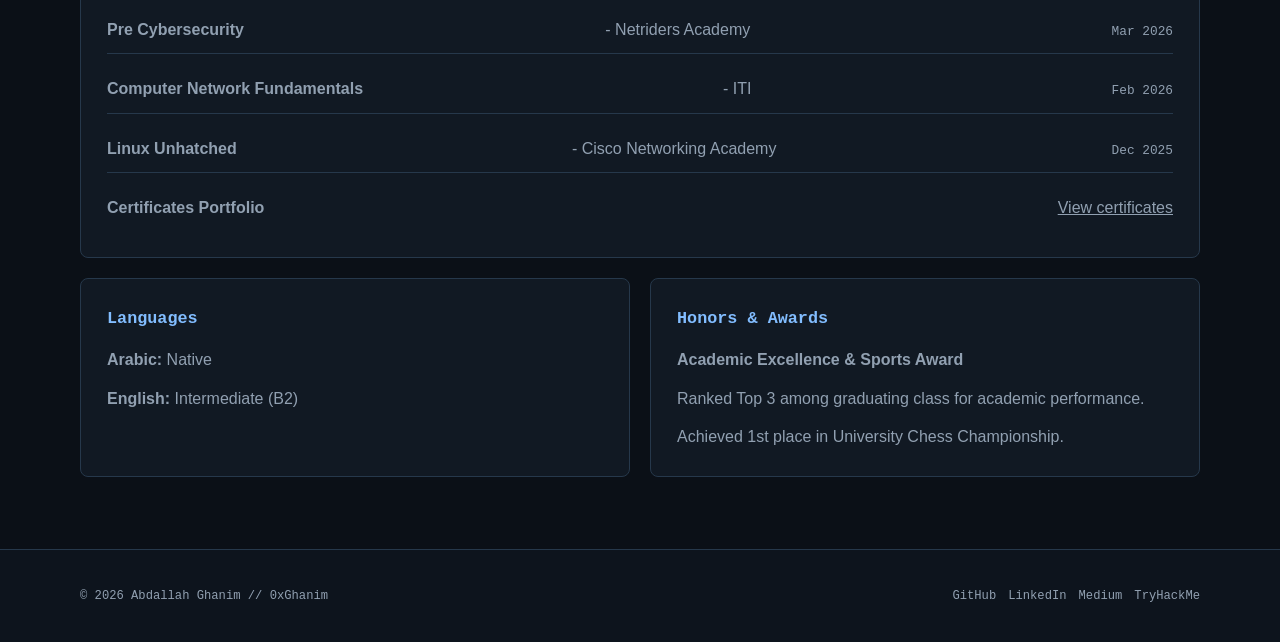
==== commit 0a33ddb4: "Update About page from CV" ====
--- a/about.html
+++ b/about.html
@@ -40,9 +40,10 @@
           <section class="content-card wide">
             <h2>Profile</h2>
             <p>
-              I am <strong>Abdallah Ghanim</strong>, known as <strong>0xGhanim</strong>. I develop my
-              offensive-security skills through PortSwigger, TryHackMe, CTF competitions, and hands-on labs,
-              with a strong background in scripting, digital forensics, and OSINT.
+              I am <strong>Abdallah Ghanim</strong>, known as <strong>0xGhanim</strong>, a cybersecurity
+              student focused on web penetration testing. I develop my offensive-security skills through
+              PortSwigger, TryHackMe, HackTheBox, CTF competitions, and hands-on labs, with a strong
+              background in scripting, digital forensics, and OSINT.
             </p>
           </section>
 
@@ -53,9 +54,10 @@
                 <h3>B.Sc. in Cybersecurity</h3>
                 <p class="experience-date">Expected May 2029</p>
               </div>
-              <p class="experience-organization">Cairo National University</p>
+              <p class="experience-organization">Cairo National University, Faculty of Computer Science and Artificial Intelligence</p>
               <ul class="experience-details">
-                <li>Current CGPA: 3.9 / 4.0.</li>
+                <li>Located in Giza, Egypt.</li>
+                <li>Current CGPA: 3.8 / 4.0.</li>
               </ul>
             </article>
           </section>
@@ -67,11 +69,12 @@
                 <h3>CCNA Trainee</h3>
                 <p class="experience-date">Apr 2026 - Jul 2026</p>
               </div>
-              <p class="experience-organization">National Telecommunication Institute (NTI)</p>
+              <p class="experience-organization">National Telecommunication Institute (NTI) - Online Training</p>
               <ul class="experience-details">
-                <li>Studied core networking concepts, subnetting, and network troubleshooting.</li>
-                <li>Configured routing, switching, and VLANs in practical lab environments.</li>
+                <li>Learned networking fundamentals, routing and switching, subnetting, NAT, ACLs, VLANs, and network protocols.</li>
+                <li>Practiced Cisco networking concepts through configuration and troubleshooting labs.</li>
                 <li>Built and tested network topologies using Cisco Packet Tracer.</li>
+                <li>Created a final CCNA project incorporating almost all course topics.</li>
               </ul>
             </article>
           </section>
@@ -80,28 +83,38 @@
             <h2>Skills</h2>
             <div class="tag-list">
               <span class="tag">OWASP Top 10</span>
+              <span class="tag">Networking Fundamentals</span>
+              <span class="tag">Linux Fundamentals</span>
               <span class="tag">Web Fundamentals</span>
               <span class="tag">Reconnaissance</span>
-              <span class="tag">Networking</span>
-              <span class="tag">Linux</span>
+              <span class="tag">Network Scanning</span>
+              <span class="tag">Vulnerability Scanning</span>
+              <span class="tag">Nmap</span>
               <span class="tag">Burp Suite</span>
-              <span class="tag">Nmap</span>
               <span class="tag">Metasploit</span>
+              <span class="tag">Nessus</span>
               <span class="tag">Wireshark</span>
               <span class="tag">Gobuster</span>
+              <span class="tag">OSINT Tools</span>
               <span class="tag">Ghidra</span>
               <span class="tag">Python</span>
               <span class="tag">C++</span>
+              <span class="tag">Report Writing</span>
+              <span class="tag">Problem Solving</span>
+              <span class="tag">Analytical Thinking</span>
+              <span class="tag">Teamwork</span>
             </div>
           </section>
 
           <section class="content-card wide">
             <h2>Courses & Certificates</h2>
             <div class="compact-list">
-              <p><strong>CCNA</strong> - Cisco Networking Academy <span>May 2026</span></p>
+              <p><strong>Pre-Security</strong> - TryHackMe <span>Jul 2026</span></p>
+              <p><strong>CCNA</strong> - Cisco Networking Academy <span>Jun 2026</span></p>
               <p><strong>Pre Cybersecurity</strong> - Netriders Academy <span>Mar 2026</span></p>
               <p><strong>Computer Network Fundamentals</strong> - ITI <span>Feb 2026</span></p>
               <p><strong>Linux Unhatched</strong> - Cisco Networking Academy <span>Dec 2025</span></p>
+              <p><strong>Certificates Portfolio</strong> <a href="https://drive.google.com/drive/folders/1wDuSE-yiFwOAYioqRykpkZrnRAapnUrJ?usp=sharing" target="_blank" rel="noopener noreferrer">View certificates</a></p>
             </div>
           </section>
 
@@ -112,9 +125,10 @@
           </section>
 
           <section class="content-card">
-            <h2>Achievements</h2>
-            <p>Top 3 in graduating class</p>
-            <p>1st place, University Chess Championship</p>
+            <h2>Honors & Awards</h2>
+            <p><strong>Academic Excellence & Sports Award</strong></p>
+            <p>Ranked Top 3 among graduating class for academic performance.</p>
+            <p>Achieved 1st place in University Chess Championship.</p>
           </section>
         </div>
       </main>
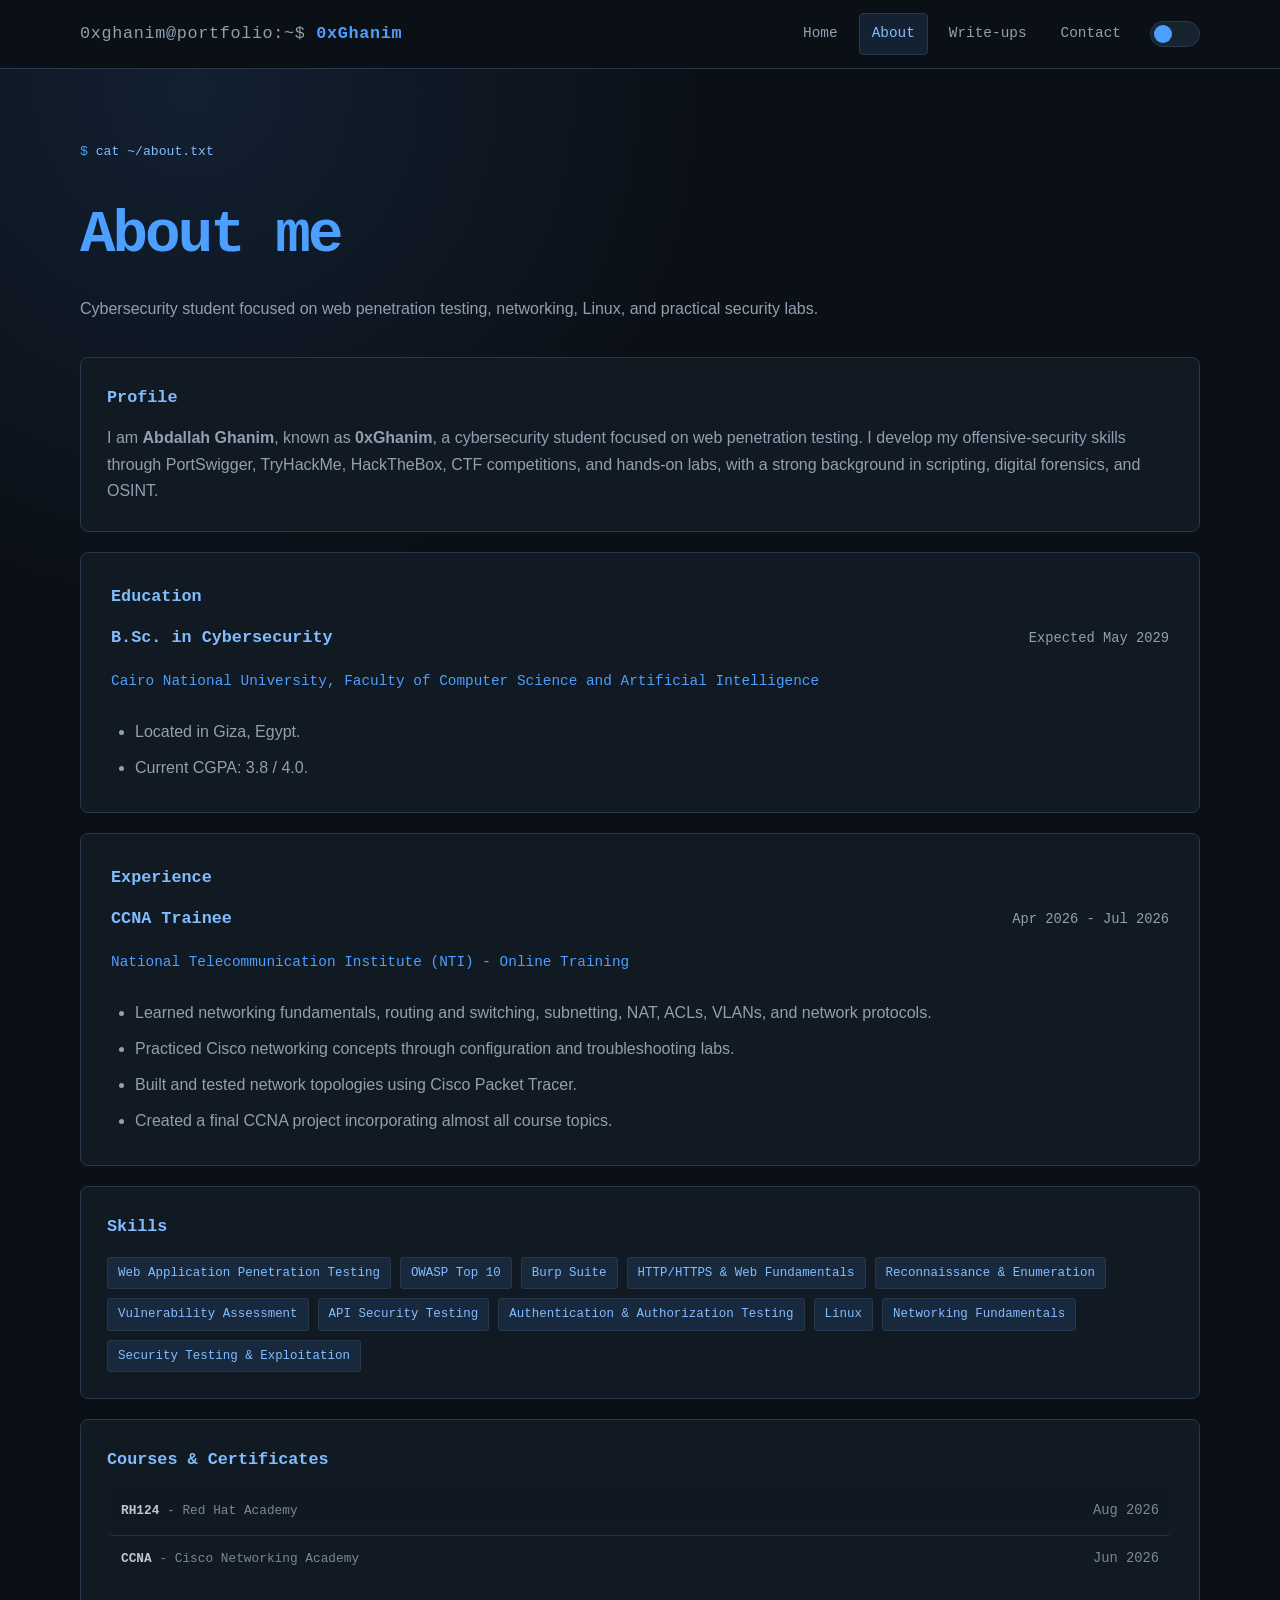
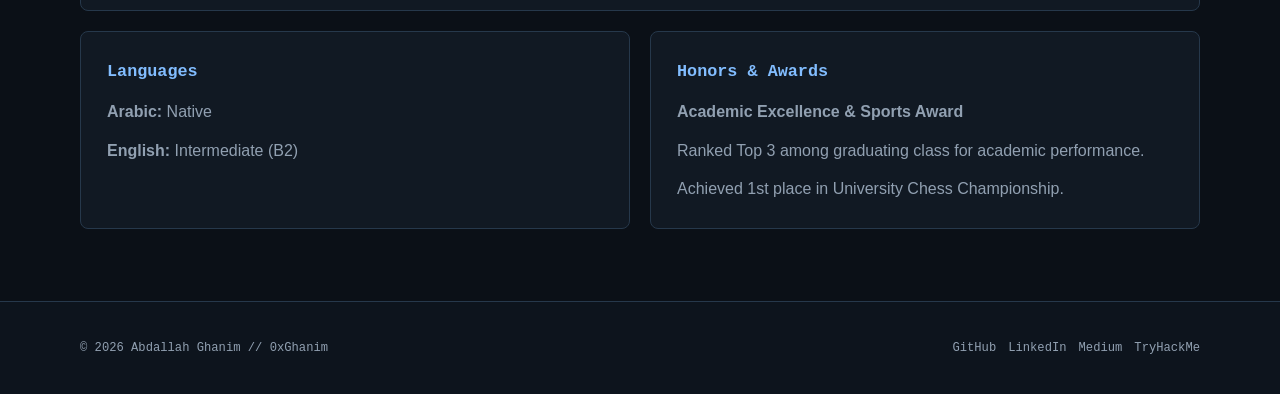
==== commit 51a04467: "Update about page courses and hover animations" ====
--- a/about.html
+++ b/about.html
@@ -82,39 +82,31 @@
           <section class="content-card wide">
             <h2>Skills</h2>
             <div class="tag-list">
+              <span class="tag">Web Application Penetration Testing</span>
               <span class="tag">OWASP Top 10</span>
+              <span class="tag">Burp Suite</span>
+              <span class="tag">HTTP/HTTPS & Web Fundamentals</span>
+              <span class="tag">Reconnaissance & Enumeration</span>
+              <span class="tag">Vulnerability Assessment</span>
+              <span class="tag">API Security Testing</span>
+              <span class="tag">Authentication & Authorization Testing</span>
+              <span class="tag">Linux</span>
               <span class="tag">Networking Fundamentals</span>
-              <span class="tag">Linux Fundamentals</span>
-              <span class="tag">Web Fundamentals</span>
-              <span class="tag">Reconnaissance</span>
-              <span class="tag">Network Scanning</span>
-              <span class="tag">Vulnerability Scanning</span>
-              <span class="tag">Nmap</span>
-              <span class="tag">Burp Suite</span>
-              <span class="tag">Metasploit</span>
-              <span class="tag">Nessus</span>
-              <span class="tag">Wireshark</span>
-              <span class="tag">Gobuster</span>
-              <span class="tag">OSINT Tools</span>
-              <span class="tag">Ghidra</span>
-              <span class="tag">Python</span>
-              <span class="tag">C++</span>
-              <span class="tag">Report Writing</span>
-              <span class="tag">Problem Solving</span>
-              <span class="tag">Analytical Thinking</span>
-              <span class="tag">Teamwork</span>
+              <span class="tag">Security Testing & Exploitation</span>
             </div>
           </section>
 
           <section class="content-card wide">
             <h2>Courses & Certificates</h2>
             <div class="compact-list">
-              <p><strong>Pre-Security</strong> - TryHackMe <span>Jul 2026</span></p>
-              <p><strong>CCNA</strong> - Cisco Networking Academy <span>Jun 2026</span></p>
-              <p><strong>Pre Cybersecurity</strong> - Netriders Academy <span>Mar 2026</span></p>
-              <p><strong>Computer Network Fundamentals</strong> - ITI <span>Feb 2026</span></p>
-              <p><strong>Linux Unhatched</strong> - Cisco Networking Academy <span>Dec 2025</span></p>
-              <p><strong>Certificates Portfolio</strong> <a href="https://drive.google.com/drive/folders/1wDuSE-yiFwOAYioqRykpkZrnRAapnUrJ?usp=sharing" target="_blank" rel="noopener noreferrer">View certificates</a></p>
+              <a class="course-link" href="https://www.credly.com/badges/7e7b6f4a-da86-49c4-b0dd-e674804932b4/public_url" target="_blank" rel="noopener noreferrer">
+                <span><strong>RH124</strong> - Red Hat Academy</span>
+                <time datetime="2026-08">Aug 2026</time>
+              </a>
+              <a class="course-link" href="https://www.credly.com/badges/41dbf1eb-3421-4226-9e7a-d5c54265ecc8/public_url" target="_blank" rel="noopener noreferrer">
+                <span><strong>CCNA</strong> - Cisco Networking Academy</span>
+                <time datetime="2026-06">Jun 2026</time>
+              </a>
             </div>
           </section>
 
--- a/styles.css
+++ b/styles.css
@@ -326,10 +326,61 @@
 .content-card,
 .blog-card,
 .contact-card {
+  position: relative;
+  isolation: isolate;
+  overflow: hidden;
   border: 1px solid var(--border);
   border-radius: 8px;
   background: var(--panel);
   box-shadow: var(--shadow);
+  transition:
+    border-color 220ms ease,
+    background-color 220ms ease,
+    box-shadow 220ms ease,
+    transform 220ms ease;
+}
+
+.terminal-card::before,
+.content-card::before,
+.blog-card::before,
+.contact-card::before {
+  position: absolute;
+  inset: 0;
+  z-index: 0;
+  background:
+    radial-gradient(circle at 50% 0%, var(--green-dim), transparent 42%),
+    linear-gradient(135deg, transparent, rgba(77, 159, 255, 0.08), transparent);
+  content: "";
+  opacity: 0;
+  pointer-events: none;
+  transform: translateY(10px) scale(0.98);
+  transition:
+    opacity 260ms ease,
+    transform 260ms ease;
+}
+
+.terminal-card > *,
+.content-card > *,
+.blog-card > *,
+.contact-card > * {
+  position: relative;
+  z-index: 1;
+}
+
+.terminal-card:hover,
+.content-card:hover,
+.contact-card:hover {
+  border-color: var(--green);
+  box-shadow: 0 14px 34px rgba(0, 0, 0, 0.24);
+  transform: translateY(-3px);
+}
+
+.terminal-card:hover::before,
+.content-card:hover::before,
+.blog-card:hover::before,
+.contact-card:hover::before {
+  opacity: 1;
+  transform: translateY(0) scale(1);
 }
 
 .terminal-card {
@@ -542,6 +593,64 @@
   color: var(--muted);
   font-family: "Courier New", Courier, monospace;
   font-size: 0.8rem;
+}
+
+.course-link {
+  display: flex;
+  align-items: baseline;
+  justify-content: space-between;
+  gap: 20px;
+  padding: 12px 14px;
+  border-bottom: 1px solid var(--border);
+  border-radius: 8px;
+  color: var(--muted);
+  font-size: 1.03rem;
+  text-decoration: none;
+  opacity: 0.82;
+  transform: scale(1);
+  transform-origin: center;
+  transition:
+    color 220ms ease,
+    background-color 220ms ease,
+    border-color 220ms ease,
+    box-shadow 220ms ease,
+    opacity 220ms ease,
+    transform 220ms ease;
+}
+
+.course-link:last-child {
+  border-bottom: 1px solid transparent;
+}
+
+.course-link strong {
+  color: var(--text);
+  transition: color 220ms ease;
+}
+
+.course-link time {
+  flex: 0 0 auto;
+  color: var(--muted);
+  font-family: "Courier New", Courier, monospace;
+  font-size: 0.86rem;
+  transition: color 220ms ease;
+}
+
+.course-link:hover,
+.course-link:focus-visible {
+  border-color: var(--green);
+  background-color: var(--green-dim);
+  box-shadow: 0 12px 28px rgba(0, 0, 0, 0.18);
+  color: var(--text);
+  opacity: 1;
+  outline: none;
+  transform: scale(1.025);
+}
+
+.course-link:hover strong,
+.course-link:focus-visible strong,
+.course-link:hover time,
+.course-link:focus-visible time {
+  color: var(--green-bright);
 }
 
 .content-card ul {
@@ -599,7 +708,10 @@
   flex-direction: column;
   box-shadow: none;
   text-decoration: none;
-  transition: 170ms ease;
+  transition:
+    border-color 220ms ease,
+    box-shadow 220ms ease,
+    transform 220ms ease;
 }
 
 .blog-card:hover {
@@ -821,6 +933,12 @@
     gap: 2px;
   }
 
+  .course-link {
+    align-items: flex-start;
+    flex-direction: column;
+    gap: 2px;
+  }
+
   .experience-card,
   .resume-card {
     padding: 24px 20px;
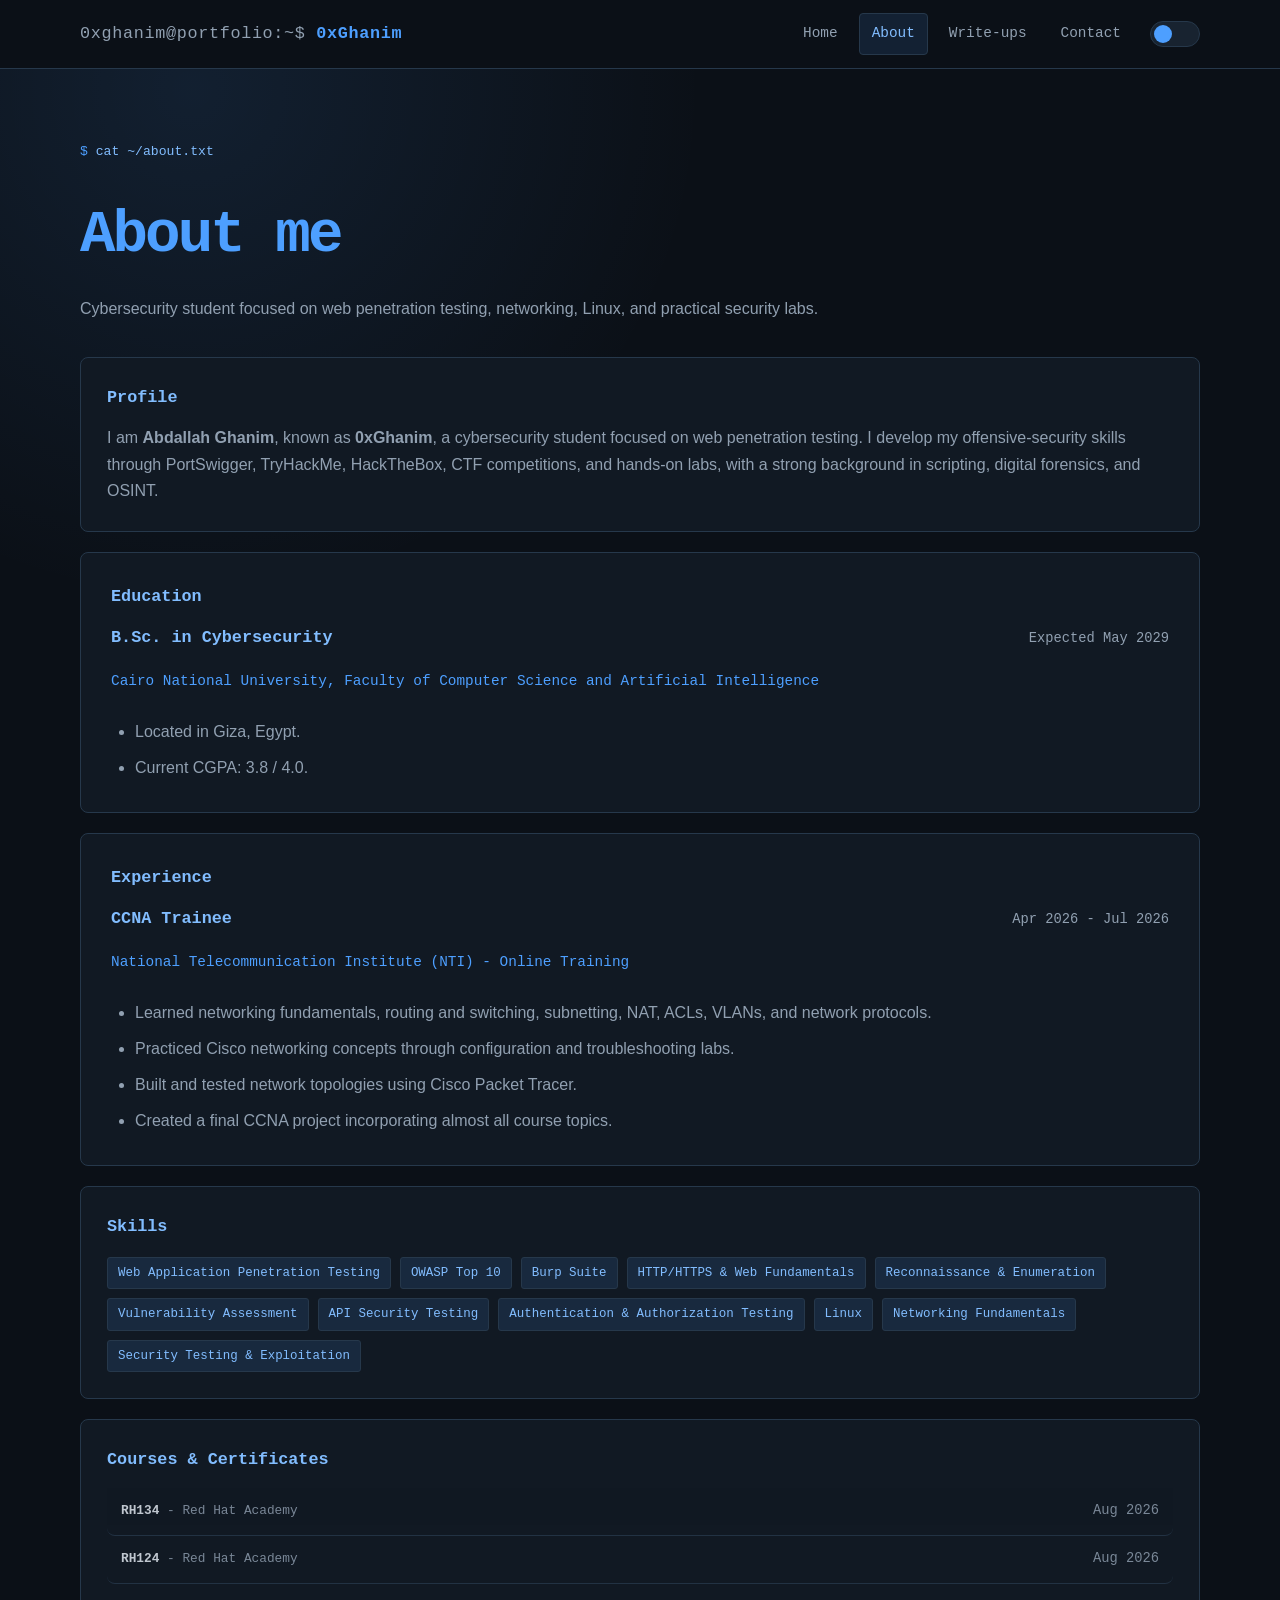
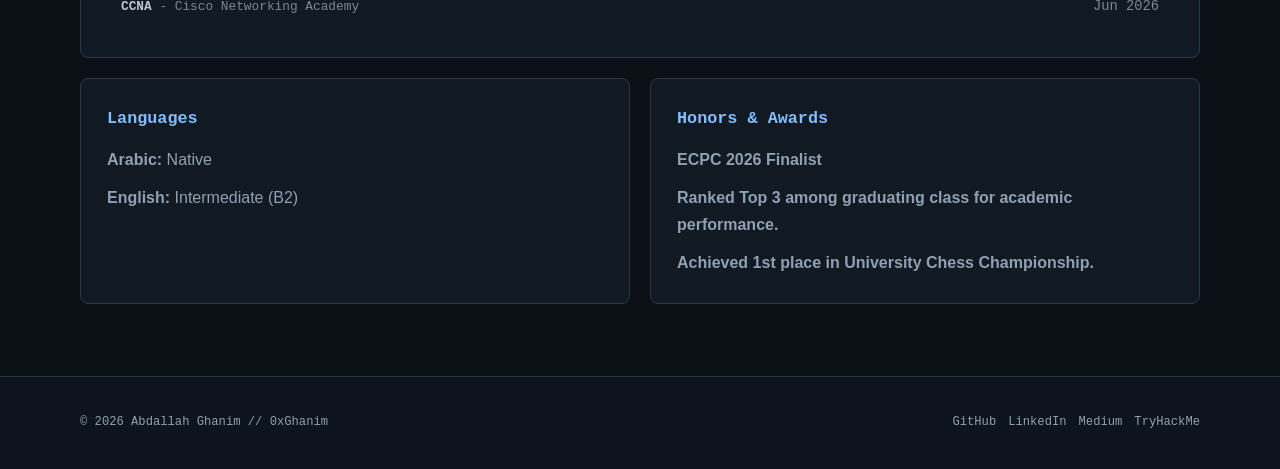
==== commit e0fd7f6d: "Update certifications and awards" ====
--- a/about.html
+++ b/about.html
@@ -7,7 +7,7 @@
     <meta name="theme-color" content="#0b1017">
     <title>About | 0xGhanim</title>
     <script>try { document.documentElement.dataset.theme = localStorage.getItem("portfolio-theme-v2") || "dark"; } catch (error) { document.documentElement.dataset.theme = "dark"; }</script>
-    <link rel="stylesheet" href="styles.css?v=14">
+    <link rel="stylesheet" href="styles.css?v=15">
     <script src="theme.js?v=10" defer></script>
   </head>
   <body>
@@ -99,6 +99,10 @@
           <section class="content-card wide">
             <h2>Courses & Certificates</h2>
             <div class="compact-list">
+              <a class="course-link" href="https://www.credly.com/badges/26b90708-6d57-4c01-a0b5-a0814f28fb07/public_url" target="_blank" rel="noopener noreferrer">
+                <span><strong>RH134</strong> - Red Hat Academy</span>
+                <time datetime="2026-08">Aug 2026</time>
+              </a>
               <a class="course-link" href="https://www.credly.com/badges/7e7b6f4a-da86-49c4-b0dd-e674804932b4/public_url" target="_blank" rel="noopener noreferrer">
                 <span><strong>RH124</strong> - Red Hat Academy</span>
                 <time datetime="2026-08">Aug 2026</time>
@@ -118,9 +122,9 @@
 
           <section class="content-card">
             <h2>Honors & Awards</h2>
-            <p><strong>Academic Excellence & Sports Award</strong></p>
-            <p>Ranked Top 3 among graduating class for academic performance.</p>
-            <p>Achieved 1st place in University Chess Championship.</p>
+            <p><strong>ECPC 2026 Finalist</strong></p>
+            <p><strong>Ranked Top 3 among graduating class for academic performance.</strong></p>
+            <p><strong>Achieved 1st place in University Chess Championship.</strong></p>
           </section>
         </div>
       </main>
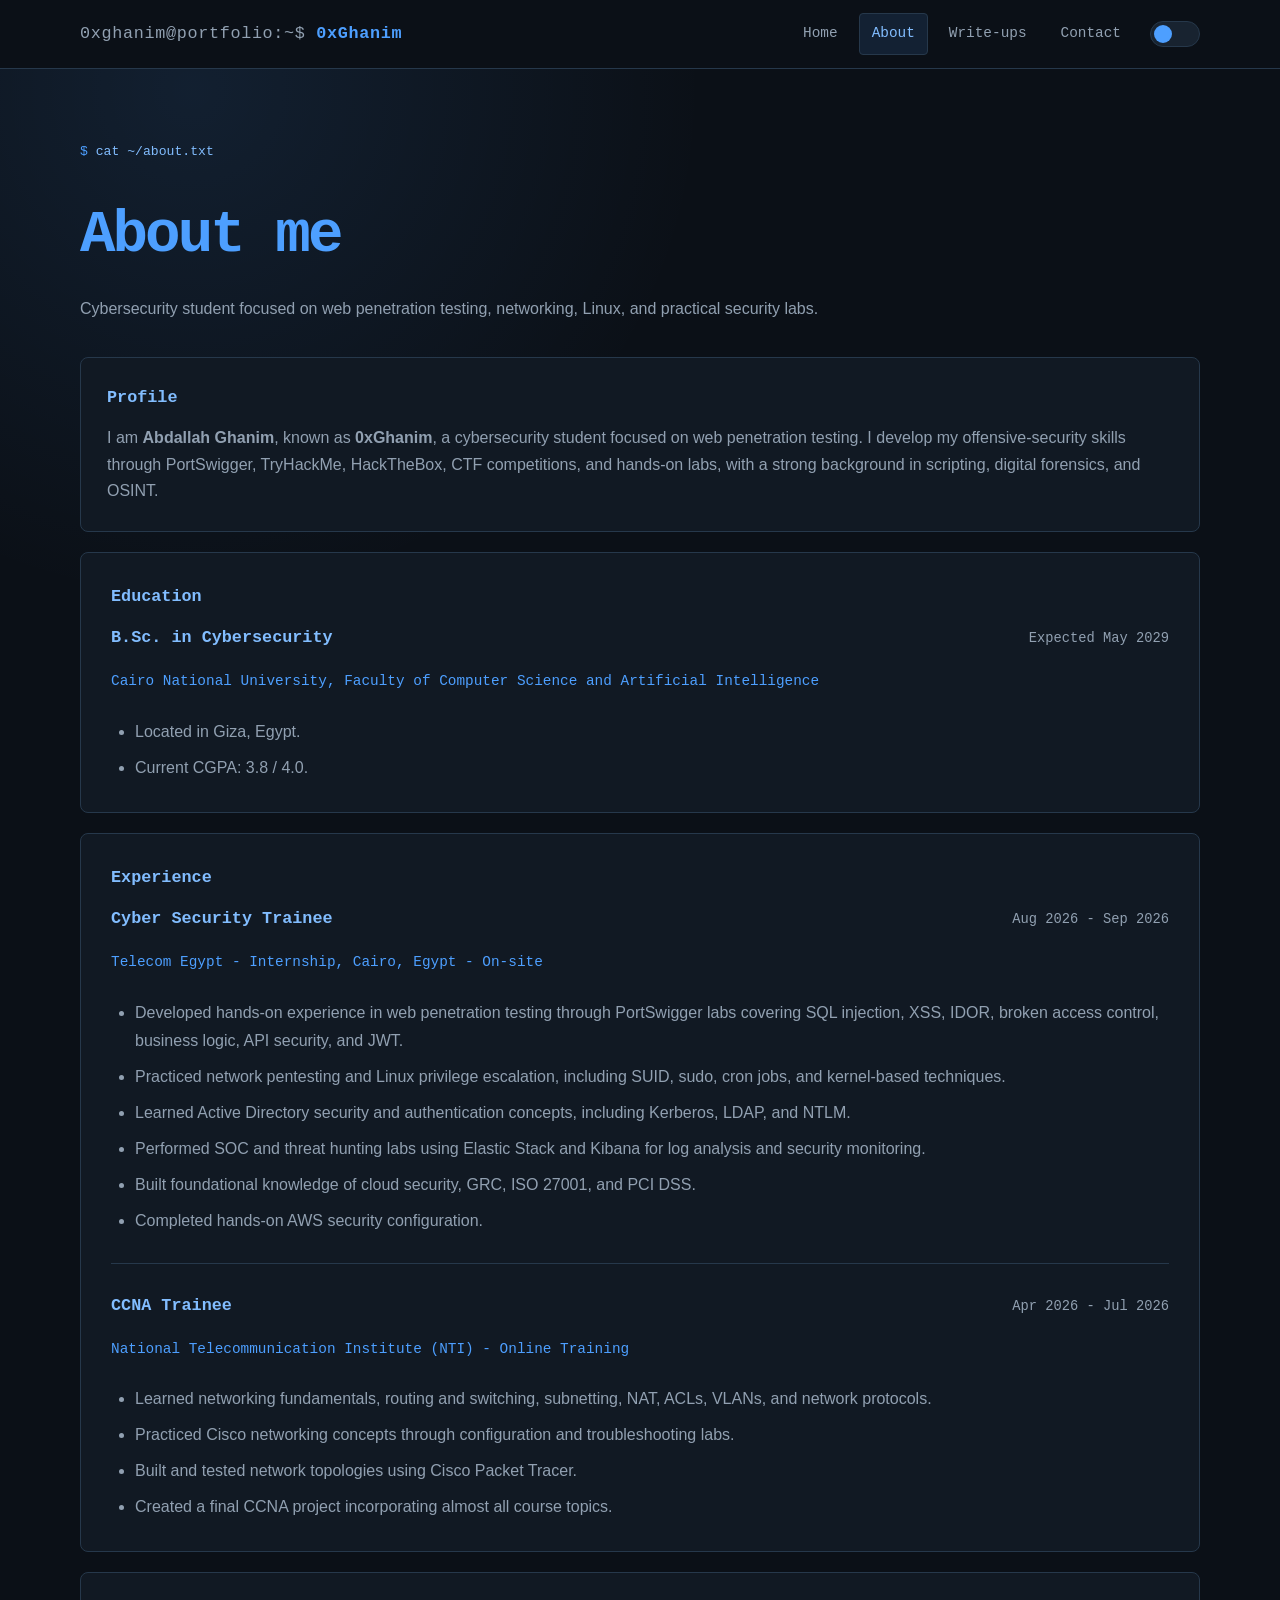
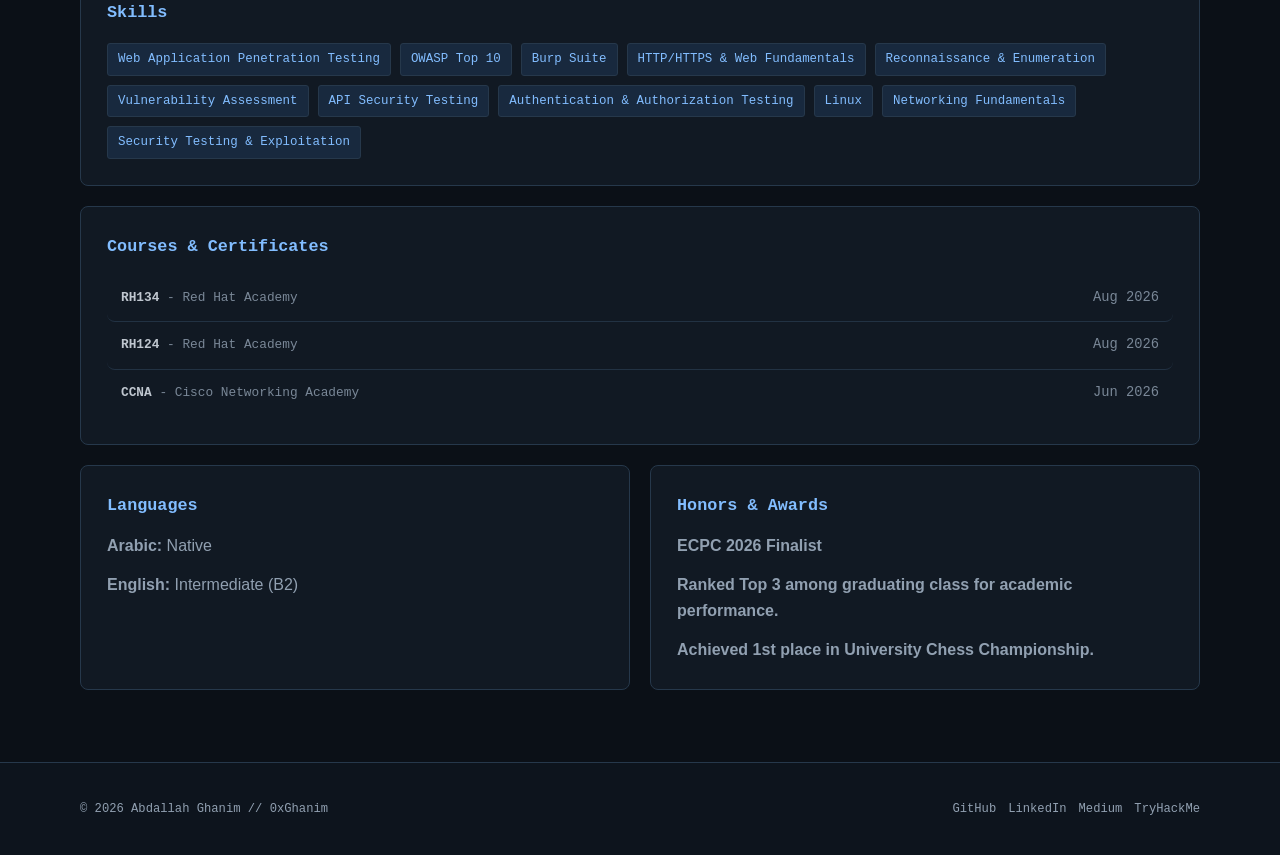
==== commit b3f1392b: "Add Telecom Egypt experience" ====
--- a/about.html
+++ b/about.html
@@ -64,6 +64,22 @@
 
           <section class="content-card wide resume-card">
             <h2>Experience</h2>
+            <article class="experience-item">
+              <div class="experience-heading">
+                <h3>Cyber Security Trainee</h3>
+                <p class="experience-date">Aug 2026 - Sep 2026</p>
+              </div>
+              <p class="experience-organization">Telecom Egypt - Internship, Cairo, Egypt - On-site</p>
+              <ul class="experience-details">
+                <li>Developed hands-on experience in web penetration testing through PortSwigger labs covering SQL injection, XSS, IDOR, broken access control, business logic, API security, and JWT.</li>
+                <li>Practiced network pentesting and Linux privilege escalation, including SUID, sudo, cron jobs, and kernel-based techniques.</li>
+                <li>Learned Active Directory security and authentication concepts, including Kerberos, LDAP, and NTLM.</li>
+                <li>Performed SOC and threat hunting labs using Elastic Stack and Kibana for log analysis and security monitoring.</li>
+                <li>Built foundational knowledge of cloud security, GRC, ISO 27001, and PCI DSS.</li>
+                <li>Completed hands-on AWS security configuration.</li>
+              </ul>
+            </article>
+
             <article class="experience-item">
               <div class="experience-heading">
                 <h3>CCNA Trainee</h3>
